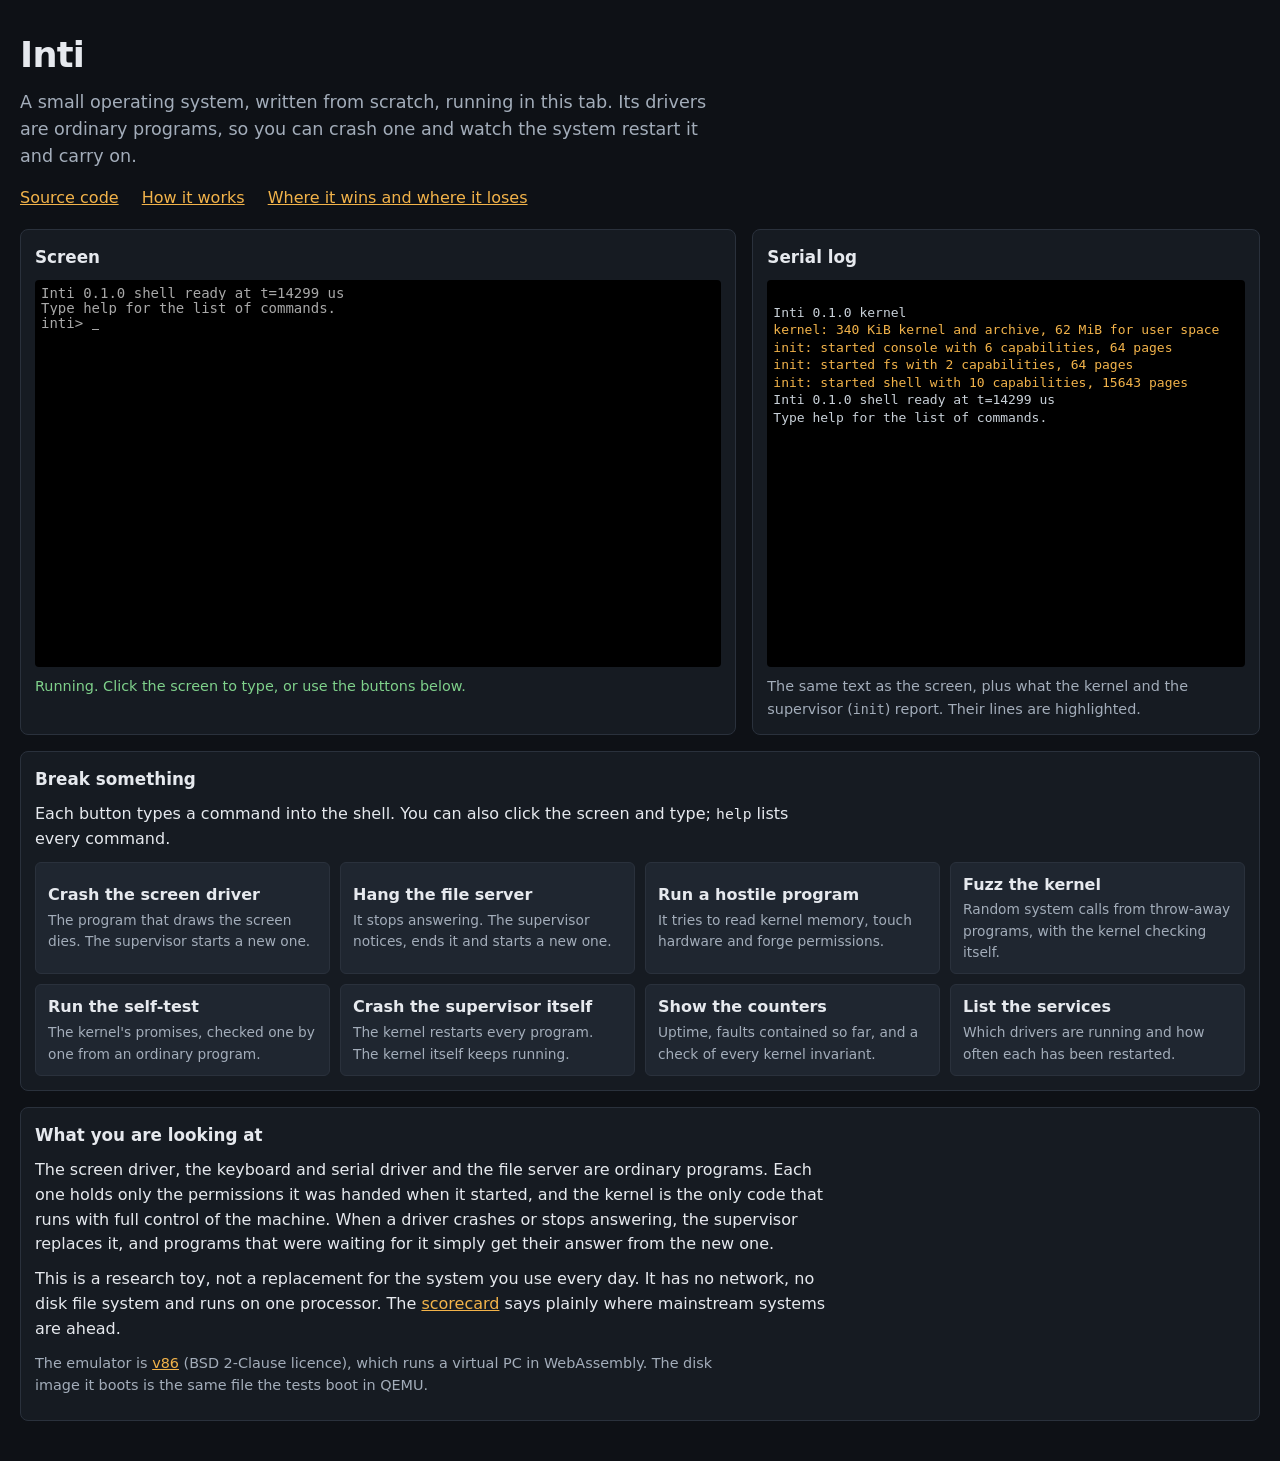
==== docs/index.html @ e6fc08bc "wip: round 1 kernel and ABI (revocation, delegation, quotas)" ====
<!doctype html>
<html lang="en">
<head>
<meta charset="utf-8">
<meta name="viewport" content="width=device-width, initial-scale=1">
<title>Inti: an operating system you can break on purpose</title>
<meta name="description" content="Inti is a small operating system written from scratch. It runs in this browser tab. Crash its drivers, run a hostile program, fuzz its kernel, and watch it carry on.">
<link rel="stylesheet" href="demo.css">
</head>
<body>
<header>
  <h1>Inti</h1>
  <p class="lead">A small operating system, written from scratch, running in this tab. Its drivers
  are ordinary programs, so you can crash one and watch the system restart it and carry on.</p>
  <p class="links">
    <a href="https://github.com/juw12/inti">Source code</a>
    <a href="https://github.com/juw12/inti/blob/main/docs/design.md">How it works</a>
    <a href="https://github.com/juw12/inti/blob/main/docs/scorecard.md">Where it wins and where it loses</a>
  </p>
</header>

<main>
  <section class="machine" aria-label="The running machine">
    <div class="panel">
      <h2>Screen</h2>
      <div id="screen" class="screen" tabindex="0" aria-label="Screen of the emulated computer">
        <div class="text"></div>
        <canvas></canvas>
      </div>
      <p id="status" class="status" role="status">Starting the emulator…</p>
    </div>
    <div class="panel">
      <h2>Serial log</h2>
      <pre id="serial" class="serial" aria-live="polite" aria-label="Serial log of the emulated computer"></pre>
      <p class="hint">The same text as the screen, plus what the kernel and the supervisor
      (<code>init</code>) report. Their lines are highlighted.</p>
    </div>
  </section>

  <section class="try" aria-label="Things to try">
    <h2>Break something</h2>
    <p>Each button types a command into the shell. You can also click the screen and type;
    <code>help</code> lists every command.</p>
    <div class="buttons">
      <button data-command="crash console" disabled>Crash the screen driver
        <span>The program that draws the screen dies. The supervisor starts a new one.</span></button>
      <button data-command="hang fs" disabled>Hang the file server
        <span>It stops answering. The supervisor notices, ends it and starts a new one.</span></button>
      <button data-command="rogue" disabled>Run a hostile program
        <span>It tries to read kernel memory, touch hardware and forge permissions.</span></button>
      <button data-command="fuzz 20000" disabled>Fuzz the kernel
        <span>Random system calls from throw-away programs, with the kernel checking itself.</span></button>
      <button data-command="selftest" disabled>Run the self-test
        <span>The kernel's promises, checked one by one from an ordinary program.</span></button>
      <button data-command="crash init" disabled>Crash the supervisor itself
        <span>The kernel restarts every program. The kernel itself keeps running.</span></button>
      <button data-command="uptime" disabled>Show the counters
        <span>Uptime, faults contained so far, and a check of every kernel invariant.</span></button>
      <button data-command="svc" disabled>List the services
        <span>Which drivers are running and how often each has been restarted.</span></button>
    </div>
  </section>

  <section class="notes" aria-label="What you are looking at">
    <h2>What you are looking at</h2>
    <p>The screen driver, the keyboard and serial driver and the file server are ordinary
    programs. Each one holds only the permissions it was handed when it started, and the kernel
    is the only code that runs with full control of the machine. When a driver crashes or
    stops answering, the supervisor replaces it, and programs that were waiting for it simply
    get their answer from the new one.</p>
    <p>This is a research toy, not a replacement for the system you use every day. It has no
    network, no disk file system and runs on one processor. The
    <a href="https://github.com/juw12/inti/blob/main/docs/scorecard.md">scorecard</a> says
    plainly where mainstream systems are ahead.</p>
    <p class="credit">The emulator is <a href="https://github.com/copy/v86">v86</a>
    (BSD 2-Clause licence), which runs a virtual PC in WebAssembly. The disk image it boots is
    the same file the tests boot in QEMU.</p>
  </section>
</main>

<script src="v86/libv86.js"></script>
<script src="demo.js"></script>
</body>
</html>
---- docs/demo.css ----
:root {
  color-scheme: dark;
  --ground: #0e1116;
  --panel: #161b22;
  --line: #2a313c;
  --ink: #e6e9ee;
  --soft: #a3adba;
  --accent: #f2b34a;
  --good: #7fd18b;
}

* {
  box-sizing: border-box;
}

body {
  margin: 0;
  background: var(--ground);
  color: var(--ink);
  font: 16px/1.55 system-ui, -apple-system, "Segoe UI", Roboto, sans-serif;
}

header,
main {
  max-width: 1500px;
  margin: 0 auto;
  padding: 0 20px;
}

header {
  padding-top: 28px;
}

h1 {
  margin: 0;
  font-size: 2.2rem;
  letter-spacing: -0.02em;
}

h2 {
  margin: 0 0 10px;
  font-size: 1.05rem;
}

.lead {
  max-width: 62ch;
  margin: 6px 0 10px;
  font-size: 1.1rem;
  color: var(--soft);
}

a {
  color: var(--accent);
}

.links a {
  margin-right: 18px;
}

a:focus-visible,
button:focus-visible,
.screen:focus-visible {
  outline: 2px solid var(--accent);
  outline-offset: 2px;
}

.machine {
  display: grid;
  grid-template-columns: minmax(0, auto) minmax(280px, 1fr);
  gap: 16px;
  margin-top: 18px;
}

.panel,
.try,
.notes {
  background: var(--panel);
  border: 1px solid var(--line);
  border-radius: 8px;
  padding: 14px;
}

.screen {
  overflow-x: auto;
  background: #000;
  border-radius: 4px;
  padding: 6px;
}

.screen .text {
  white-space: pre;
  font: 14px/15px Consolas, "DejaVu Sans Mono", "Liberation Mono", monospace;
}

.screen canvas {
  display: none;
}

.status,
.hint {
  margin: 8px 0 0;
  font-size: 0.9rem;
  color: var(--soft);
}

.status.ready {
  color: var(--good);
}

.serial {
  height: 387px;
  margin: 0;
  overflow: auto;
  background: #000;
  border-radius: 4px;
  padding: 6px;
  font: 13px/1.35 Consolas, "DejaVu Sans Mono", "Liberation Mono", monospace;
  white-space: pre-wrap;
  overflow-wrap: anywhere;
  color: #c9d1d9;
}

.serial .report {
  color: var(--accent);
}

.try,
.notes {
  margin-top: 16px;
}

.try p,
.notes p {
  max-width: 78ch;
  margin: 0 0 10px;
}

.buttons {
  display: grid;
  grid-template-columns: repeat(auto-fill, minmax(250px, 1fr));
  gap: 10px;
}

button {
  padding: 10px 12px;
  text-align: left;
  font: inherit;
  font-weight: 600;
  color: var(--ink);
  background: #1f2630;
  border: 1px solid var(--line);
  border-radius: 6px;
  cursor: pointer;
}

button span {
  display: block;
  margin-top: 2px;
  font-size: 0.86rem;
  font-weight: 400;
  color: var(--soft);
}

button:hover:not(:disabled) {
  border-color: var(--accent);
}

button:disabled {
  opacity: 0.5;
  cursor: default;
}

code {
  font-family: Consolas, "DejaVu Sans Mono", "Liberation Mono", monospace;
  font-size: 0.92em;
}

.credit {
  font-size: 0.9rem;
  color: var(--soft);
}

main {
  padding-bottom: 40px;
}

@media (max-width: 1100px) {
  .machine {
    grid-template-columns: minmax(0, 1fr);
  }

  .serial {
    height: 240px;
  }
}
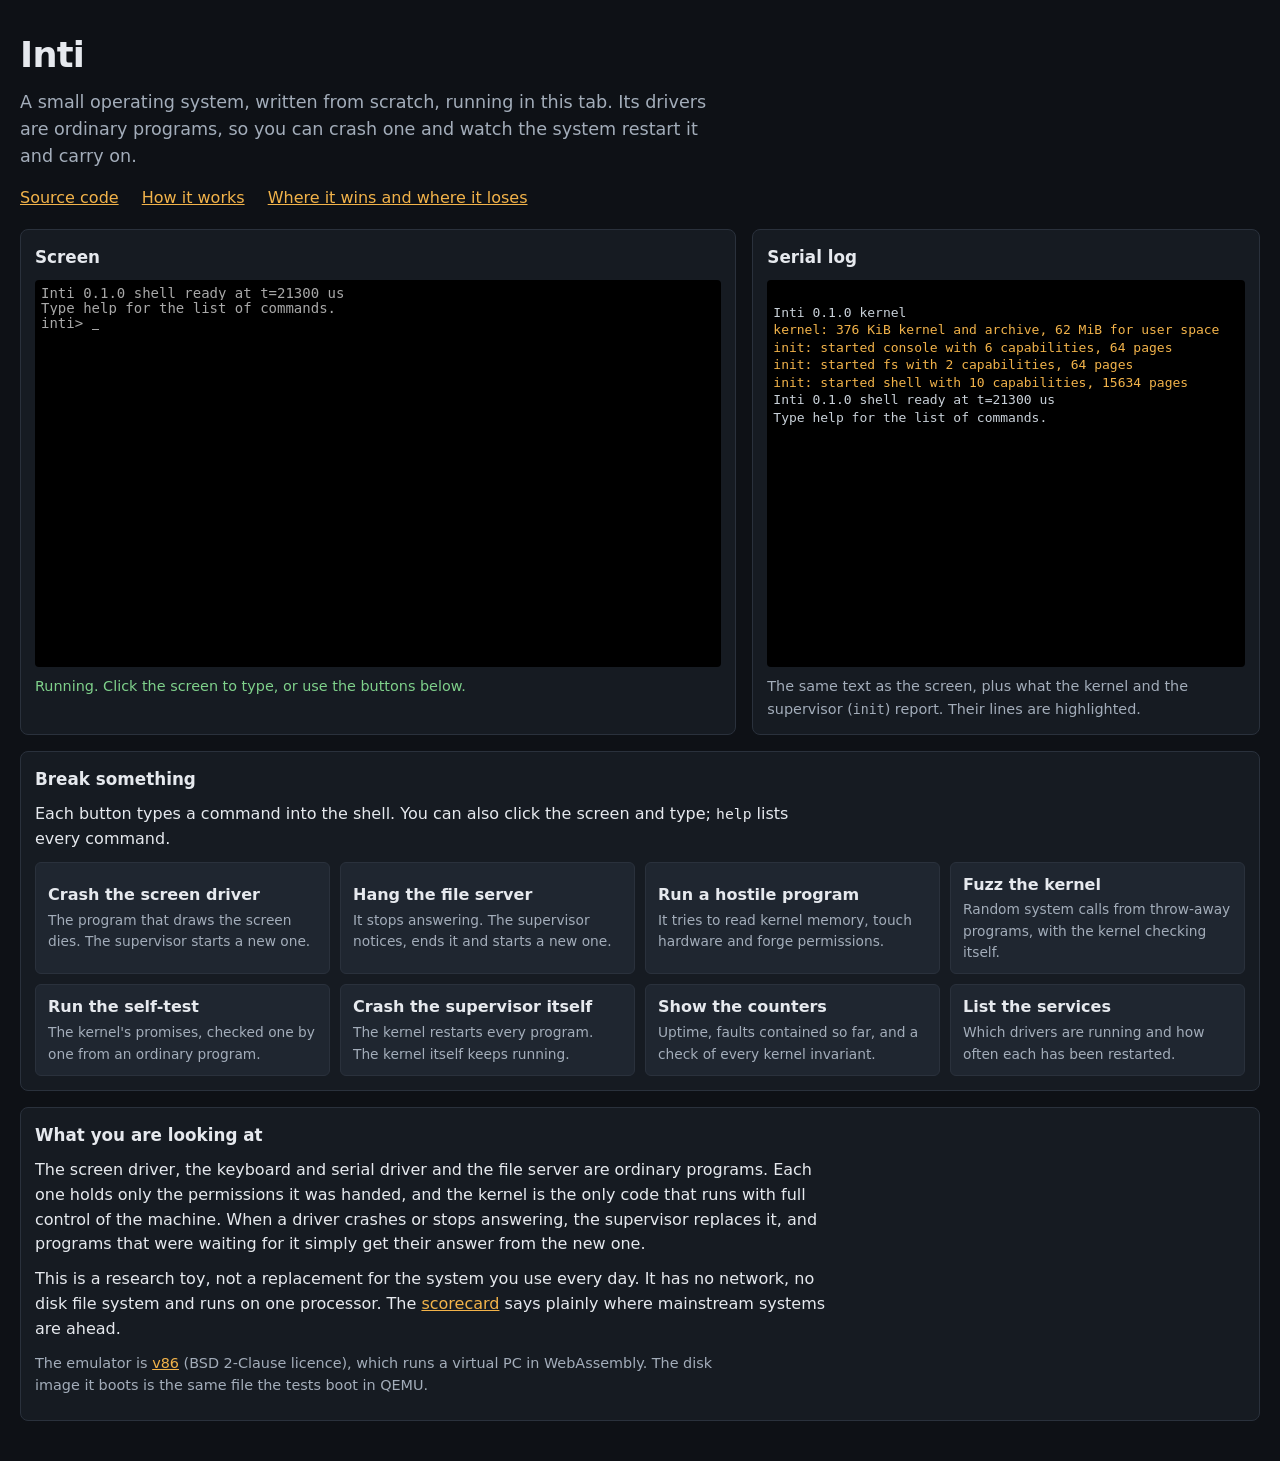
==== commit f5356d64: "round 1: documents describe revocation, delegation and quotas; full gates run 9/9" ====
--- a/docs/index.html
+++ b/docs/index.html
@@ -64,7 +64,7 @@
   <section class="notes" aria-label="What you are looking at">
     <h2>What you are looking at</h2>
     <p>The screen driver, the keyboard and serial driver and the file server are ordinary
-    programs. Each one holds only the permissions it was handed when it started, and the kernel
+    programs. Each one holds only the permissions it was handed, and the kernel
     is the only code that runs with full control of the machine. When a driver crashes or
     stops answering, the supervisor replaces it, and programs that were waiting for it simply
     get their answer from the new one.</p>
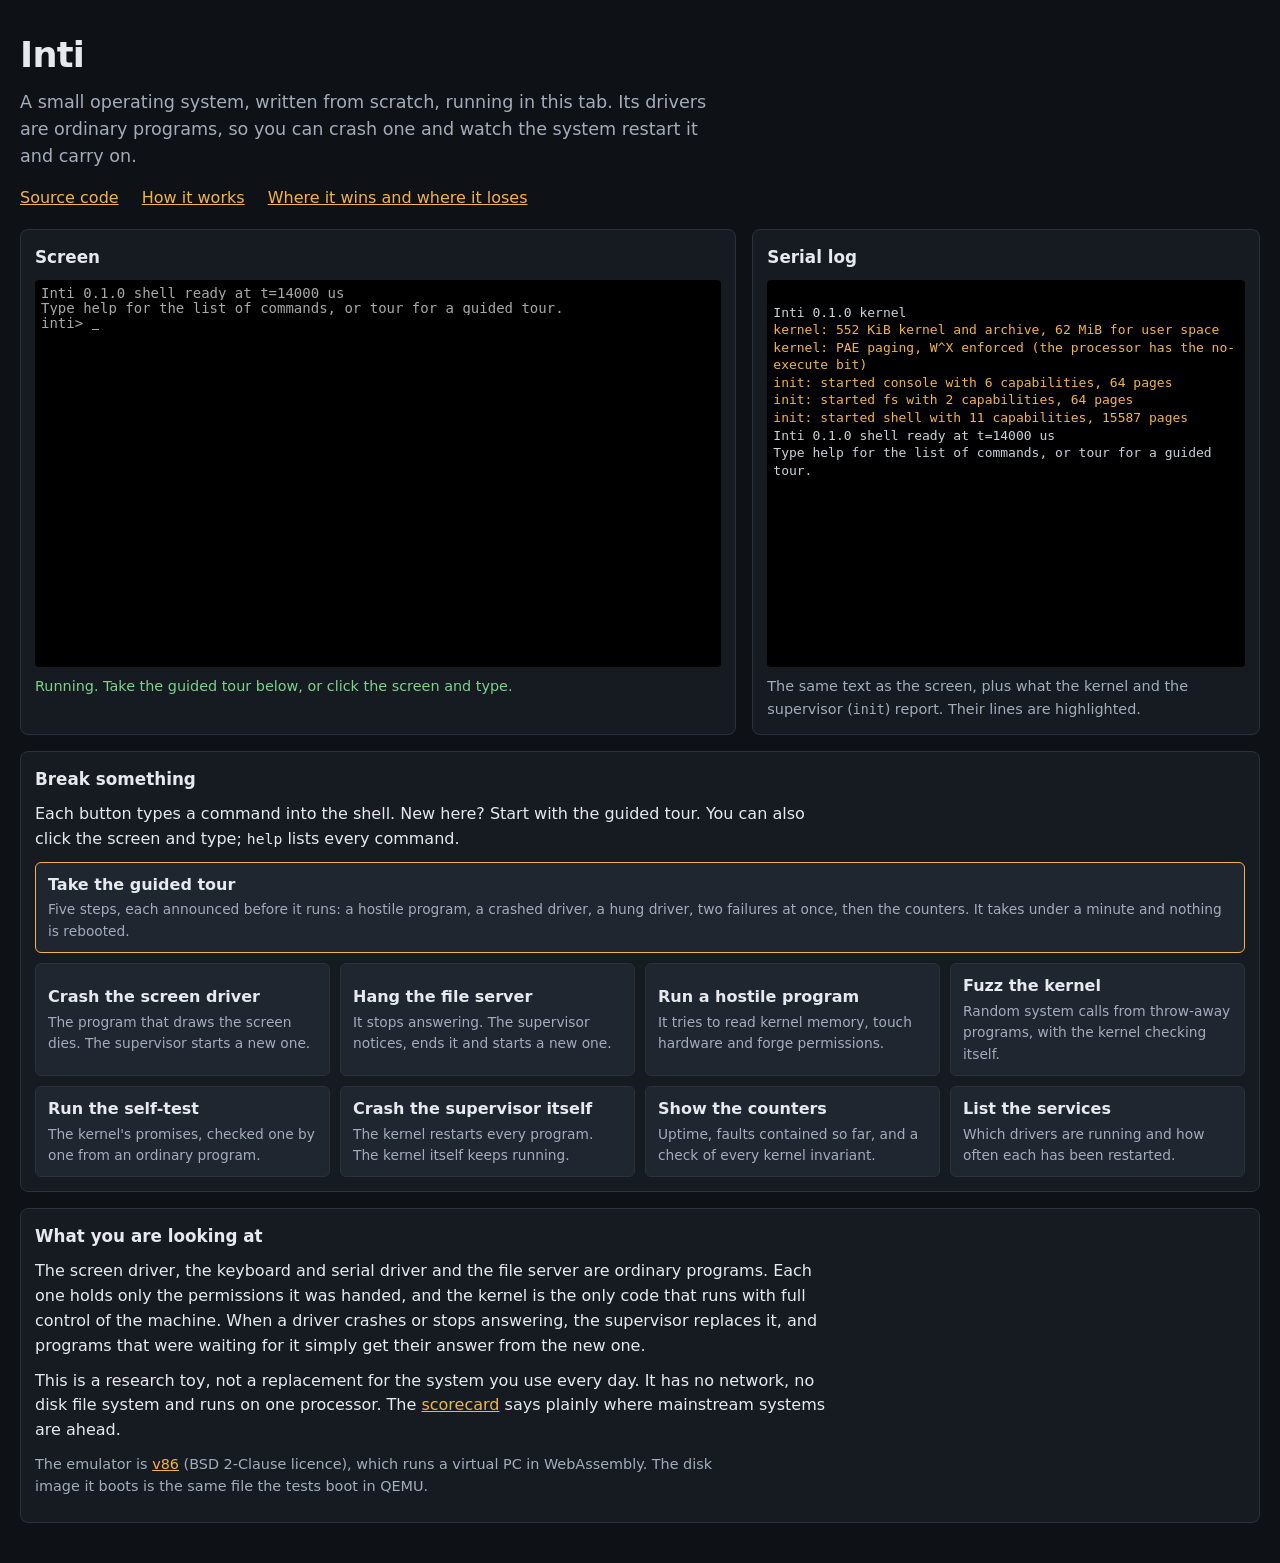
==== commit 35baaa6c: "Round 2 candidate: W^X through PAE paging and NX, failure-path tests, double-failure evidence, guide" ====
--- a/docs/index.html
+++ b/docs/index.html
@@ -39,9 +39,13 @@
 
   <section class="try" aria-label="Things to try">
     <h2>Break something</h2>
-    <p>Each button types a command into the shell. You can also click the screen and type;
-    <code>help</code> lists every command.</p>
+    <p>Each button types a command into the shell. New here? Start with the guided tour.
+    You can also click the screen and type; <code>help</code> lists every command.</p>
     <div class="buttons">
+      <button class="tour" data-command="tour" disabled>Take the guided tour
+        <span>Five steps, each announced before it runs: a hostile program, a crashed driver,
+        a hung driver, two failures at once, then the counters. It takes under a minute and
+        nothing is rebooted.</span></button>
       <button data-command="crash console" disabled>Crash the screen driver
         <span>The program that draws the screen dies. The supervisor starts a new one.</span></button>
       <button data-command="hang fs" disabled>Hang the file server
--- a/docs/demo.css
+++ b/docs/demo.css
@@ -170,6 +170,11 @@
   cursor: default;
 }
 
+button.tour {
+  grid-column: 1 / -1;
+  border-color: var(--accent);
+}
+
 code {
   font-family: Consolas, "DejaVu Sans Mono", "Liberation Mono", monospace;
   font-size: 0.92em;
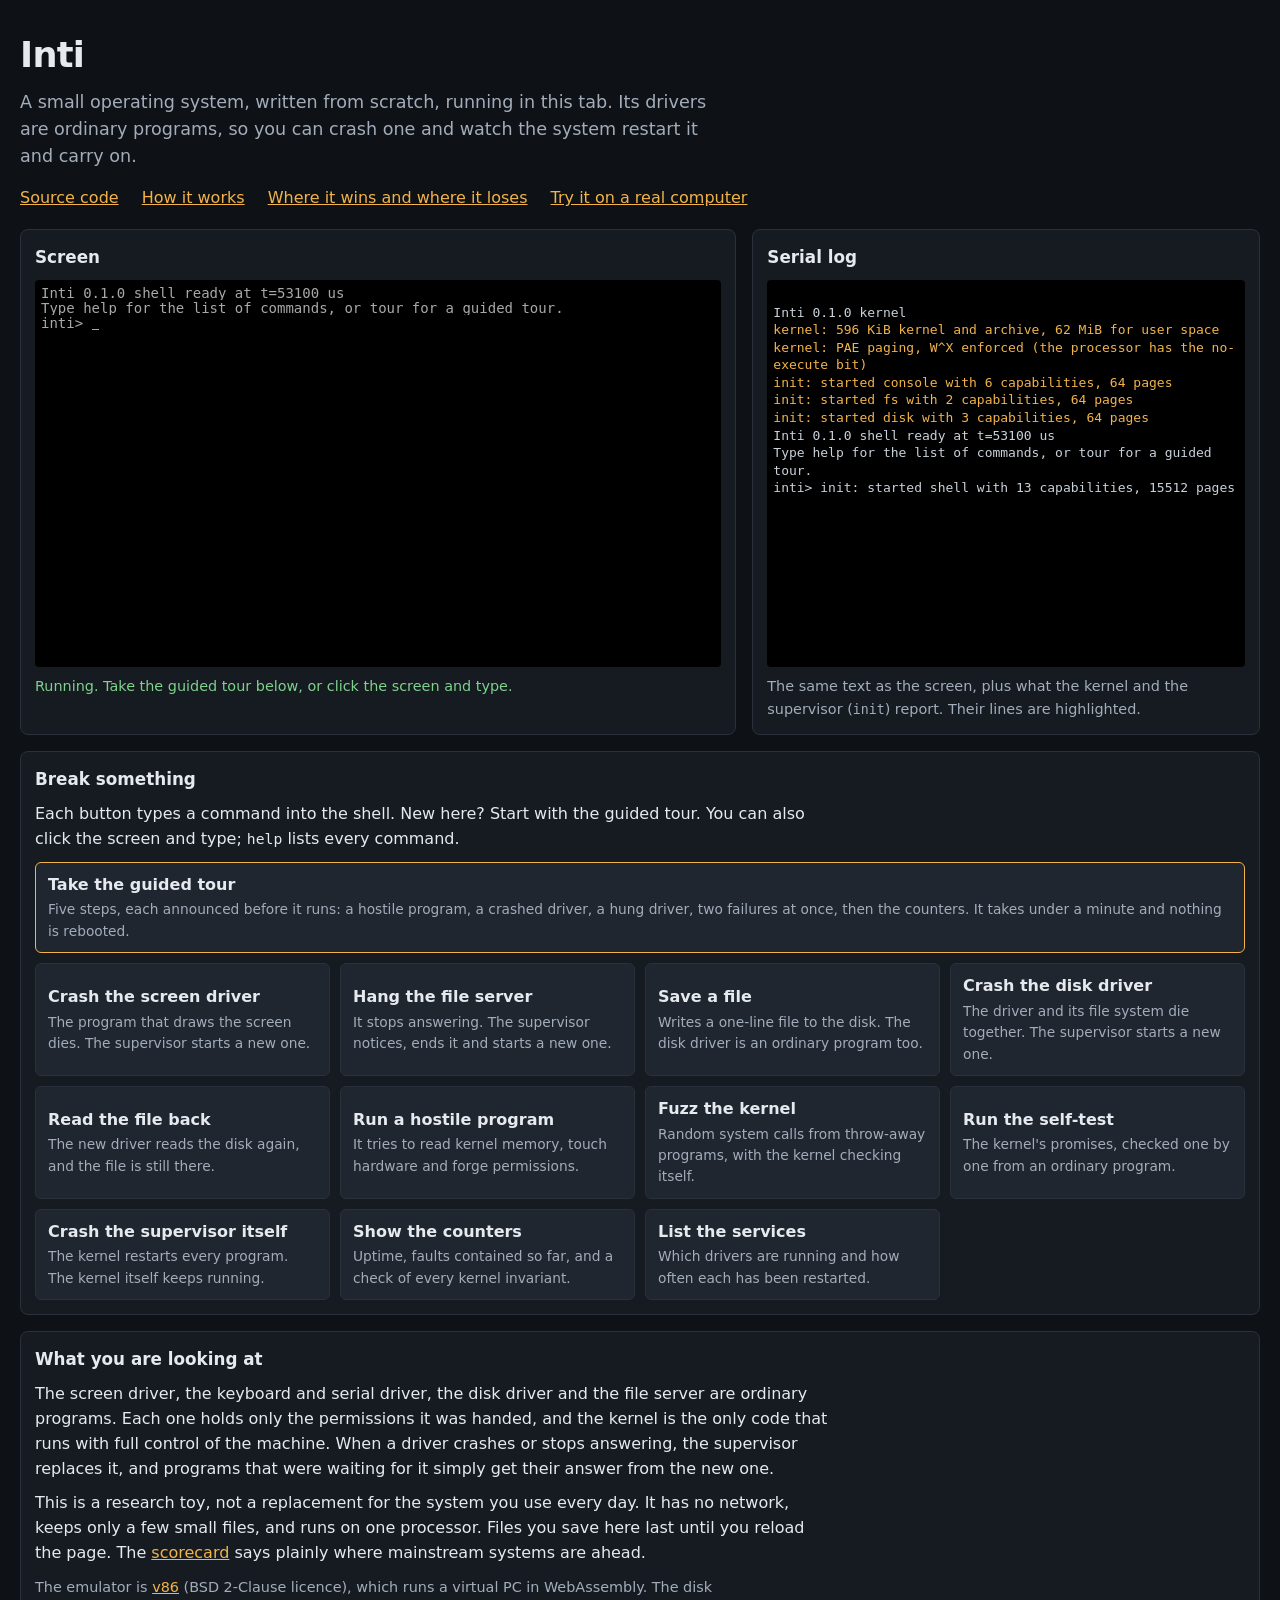
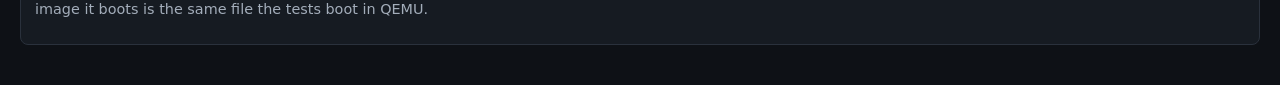
==== commit c8158c41: "Product round 1: files that survive a restart, a machine matrix, three new pages A disk server in us" ====
--- a/docs/index.html
+++ b/docs/index.html
@@ -16,6 +16,7 @@
     <a href="https://github.com/juw12/inti">Source code</a>
     <a href="https://github.com/juw12/inti/blob/main/docs/design.md">How it works</a>
     <a href="https://github.com/juw12/inti/blob/main/docs/scorecard.md">Where it wins and where it loses</a>
+    <a href="https://github.com/juw12/inti/blob/main/docs/hardware.md">Try it on a real computer</a>
   </p>
 </header>
 
@@ -50,6 +51,12 @@
         <span>The program that draws the screen dies. The supervisor starts a new one.</span></button>
       <button data-command="hang fs" disabled>Hang the file server
         <span>It stops answering. The supervisor notices, ends it and starts a new one.</span></button>
+      <button data-command="write note.txt kept" disabled>Save a file
+        <span>Writes a one-line file to the disk. The disk driver is an ordinary program too.</span></button>
+      <button data-command="crash disk" disabled>Crash the disk driver
+        <span>The driver and its file system die together. The supervisor starts a new one.</span></button>
+      <button data-command="cat note.txt" disabled>Read the file back
+        <span>The new driver reads the disk again, and the file is still there.</span></button>
       <button data-command="rogue" disabled>Run a hostile program
         <span>It tries to read kernel memory, touch hardware and forge permissions.</span></button>
       <button data-command="fuzz 20000" disabled>Fuzz the kernel
@@ -67,13 +74,14 @@
 
   <section class="notes" aria-label="What you are looking at">
     <h2>What you are looking at</h2>
-    <p>The screen driver, the keyboard and serial driver and the file server are ordinary
-    programs. Each one holds only the permissions it was handed, and the kernel
+    <p>The screen driver, the keyboard and serial driver, the disk driver and the file server
+    are ordinary programs. Each one holds only the permissions it was handed, and the kernel
     is the only code that runs with full control of the machine. When a driver crashes or
     stops answering, the supervisor replaces it, and programs that were waiting for it simply
     get their answer from the new one.</p>
     <p>This is a research toy, not a replacement for the system you use every day. It has no
-    network, no disk file system and runs on one processor. The
+    network, keeps only a few small files, and runs on one processor. Files you save here
+    last until you reload the page. The
     <a href="https://github.com/juw12/inti/blob/main/docs/scorecard.md">scorecard</a> says
     plainly where mainstream systems are ahead.</p>
     <p class="credit">The emulator is <a href="https://github.com/copy/v86">v86</a>
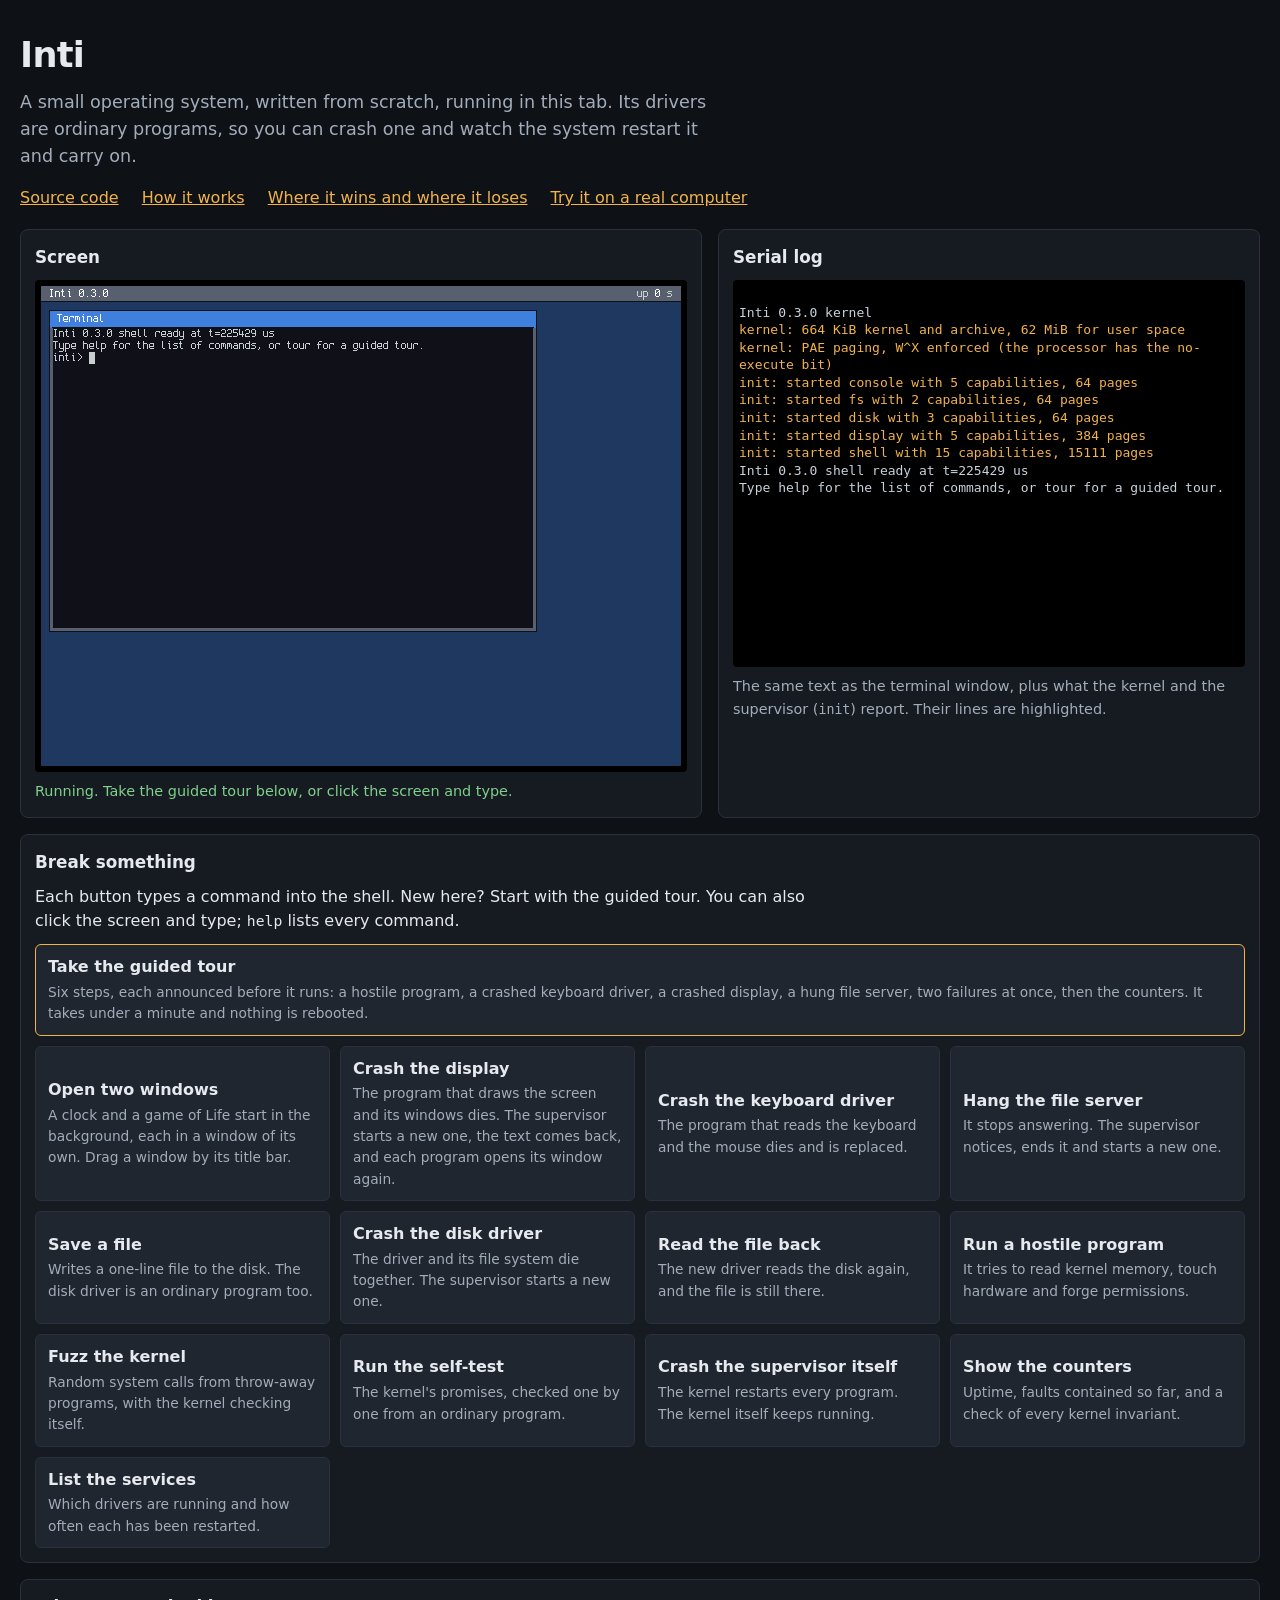
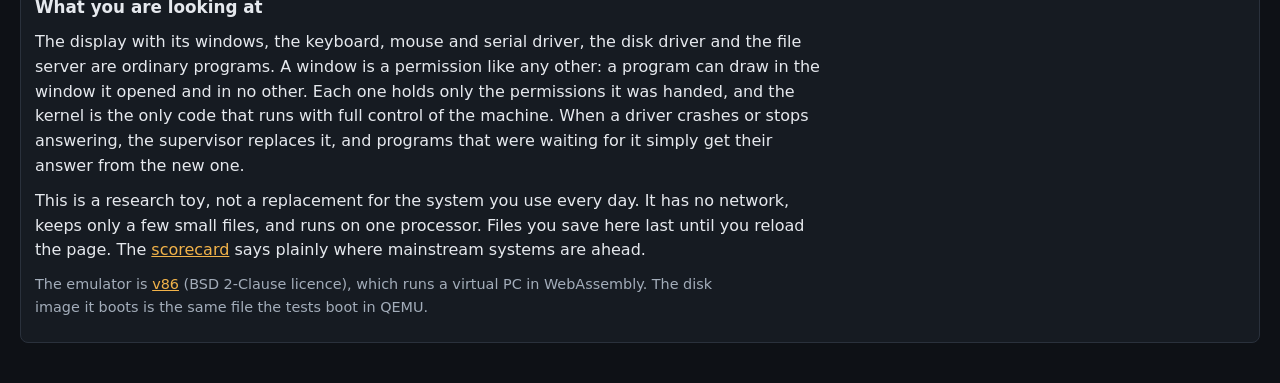
==== commit 7e208f6b: "Round 3 (work in progress): a display server with windows, a mouse, background programs Not yet rele" ====
--- a/docs/index.html
+++ b/docs/index.html
@@ -33,7 +33,7 @@
     <div class="panel">
       <h2>Serial log</h2>
       <pre id="serial" class="serial" aria-live="polite" aria-label="Serial log of the emulated computer"></pre>
-      <p class="hint">The same text as the screen, plus what the kernel and the supervisor
+      <p class="hint">The same text as the terminal window, plus what the kernel and the supervisor
       (<code>init</code>) report. Their lines are highlighted.</p>
     </div>
   </section>
@@ -44,11 +44,17 @@
     You can also click the screen and type; <code>help</code> lists every command.</p>
     <div class="buttons">
       <button class="tour" data-command="tour" disabled>Take the guided tour
-        <span>Five steps, each announced before it runs: a hostile program, a crashed driver,
-        a hung driver, two failures at once, then the counters. It takes under a minute and
-        nothing is rebooted.</span></button>
-      <button data-command="crash console" disabled>Crash the screen driver
-        <span>The program that draws the screen dies. The supervisor starts a new one.</span></button>
+        <span>Six steps, each announced before it runs: a hostile program, a crashed keyboard
+        driver, a crashed display, a hung file server, two failures at once, then the
+        counters. It takes under a minute and nothing is rebooted.</span></button>
+      <button data-command="desktop" disabled>Open two windows
+        <span>A clock and a game of Life start in the background, each in a window of its own.
+        Drag a window by its title bar.</span></button>
+      <button data-command="crash display" disabled>Crash the display
+        <span>The program that draws the screen and its windows dies. The supervisor starts a
+        new one, the text comes back, and each program opens its window again.</span></button>
+      <button data-command="crash console" disabled>Crash the keyboard driver
+        <span>The program that reads the keyboard and the mouse dies and is replaced.</span></button>
       <button data-command="hang fs" disabled>Hang the file server
         <span>It stops answering. The supervisor notices, ends it and starts a new one.</span></button>
       <button data-command="write note.txt kept" disabled>Save a file
@@ -74,8 +80,9 @@
 
   <section class="notes" aria-label="What you are looking at">
     <h2>What you are looking at</h2>
-    <p>The screen driver, the keyboard and serial driver, the disk driver and the file server
-    are ordinary programs. Each one holds only the permissions it was handed, and the kernel
+    <p>The display with its windows, the keyboard, mouse and serial driver, the disk driver
+    and the file server are ordinary programs. A window is a permission like any other: a
+    program can draw in the window it opened and in no other. Each one holds only the permissions it was handed, and the kernel
     is the only code that runs with full control of the machine. When a driver crashes or
     stops answering, the supervisor replaces it, and programs that were waiting for it simply
     get their answer from the new one.</p>
--- a/docs/demo.css
+++ b/docs/demo.css
@@ -94,6 +94,10 @@
 
 .screen canvas {
   display: none;
+  image-rendering: pixelated;
+  width: min(100%, 1280px) !important;
+  height: auto !important;
+  aspect-ratio: 4 / 3;
 }
 
 .status,
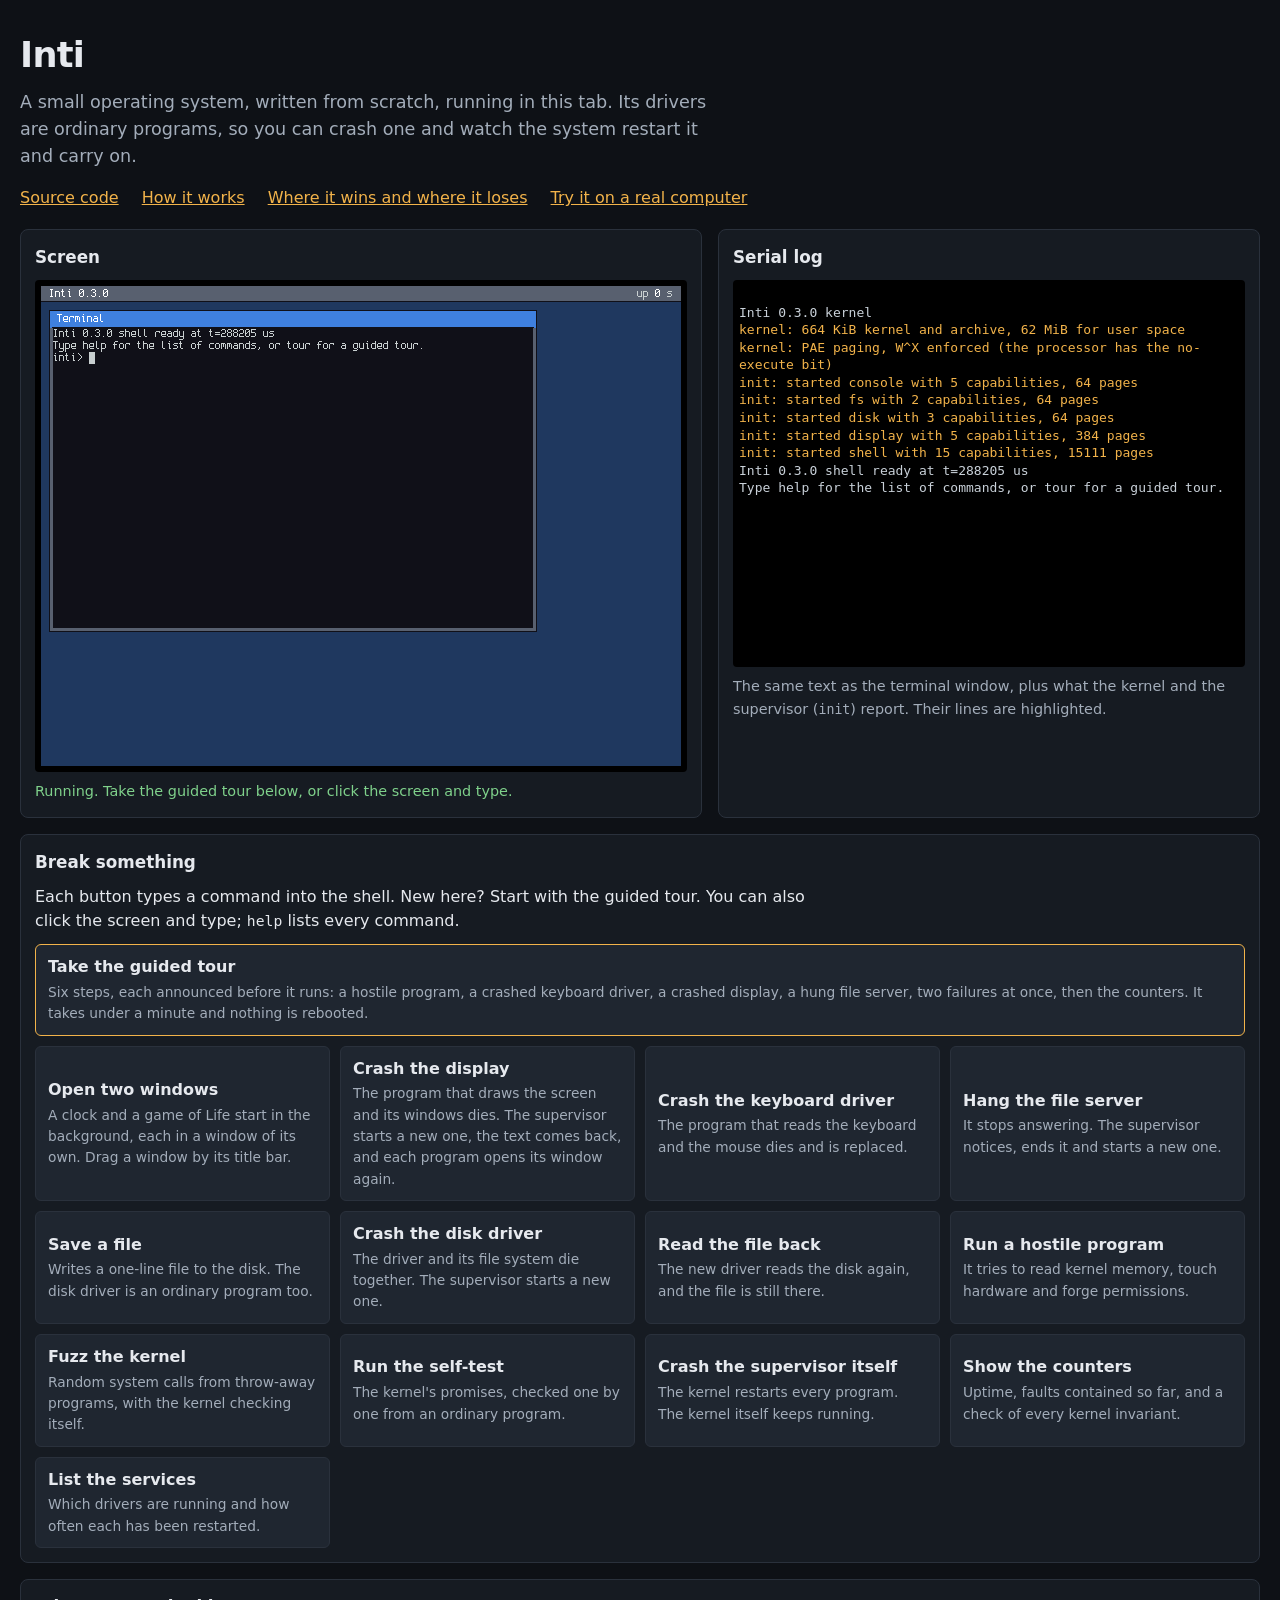
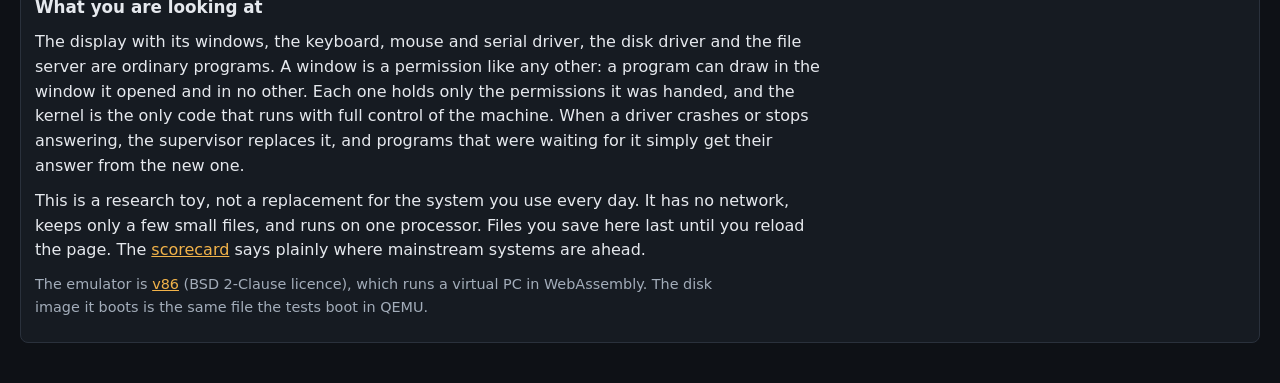
==== commit e6f1b346: "Inti on a phone's home screen: a web manifest and icons (the first letter of its name in the page's " ====
--- a/docs/index.html
+++ b/docs/index.html
@@ -4,6 +4,12 @@
 <meta charset="utf-8">
 <meta name="viewport" content="width=device-width, initial-scale=1">
 <title>Inti: an operating system you can break on purpose</title>
+<link rel="manifest" href="manifest.webmanifest">
+<link rel="apple-touch-icon" href="icons/apple-touch-icon.png">
+<link rel="icon" type="image/png" href="icons/icon-192.png">
+<meta name="theme-color" content="#0e1116">
+<meta name="apple-mobile-web-app-capable" content="yes">
+<meta name="mobile-web-app-capable" content="yes">
 <meta name="description" content="Inti is a small operating system written from scratch. It runs in this browser tab. Crash its drivers, run a hostile program, fuzz its kernel, and watch it carry on.">
 <link rel="stylesheet" href="demo.css">
 </head>
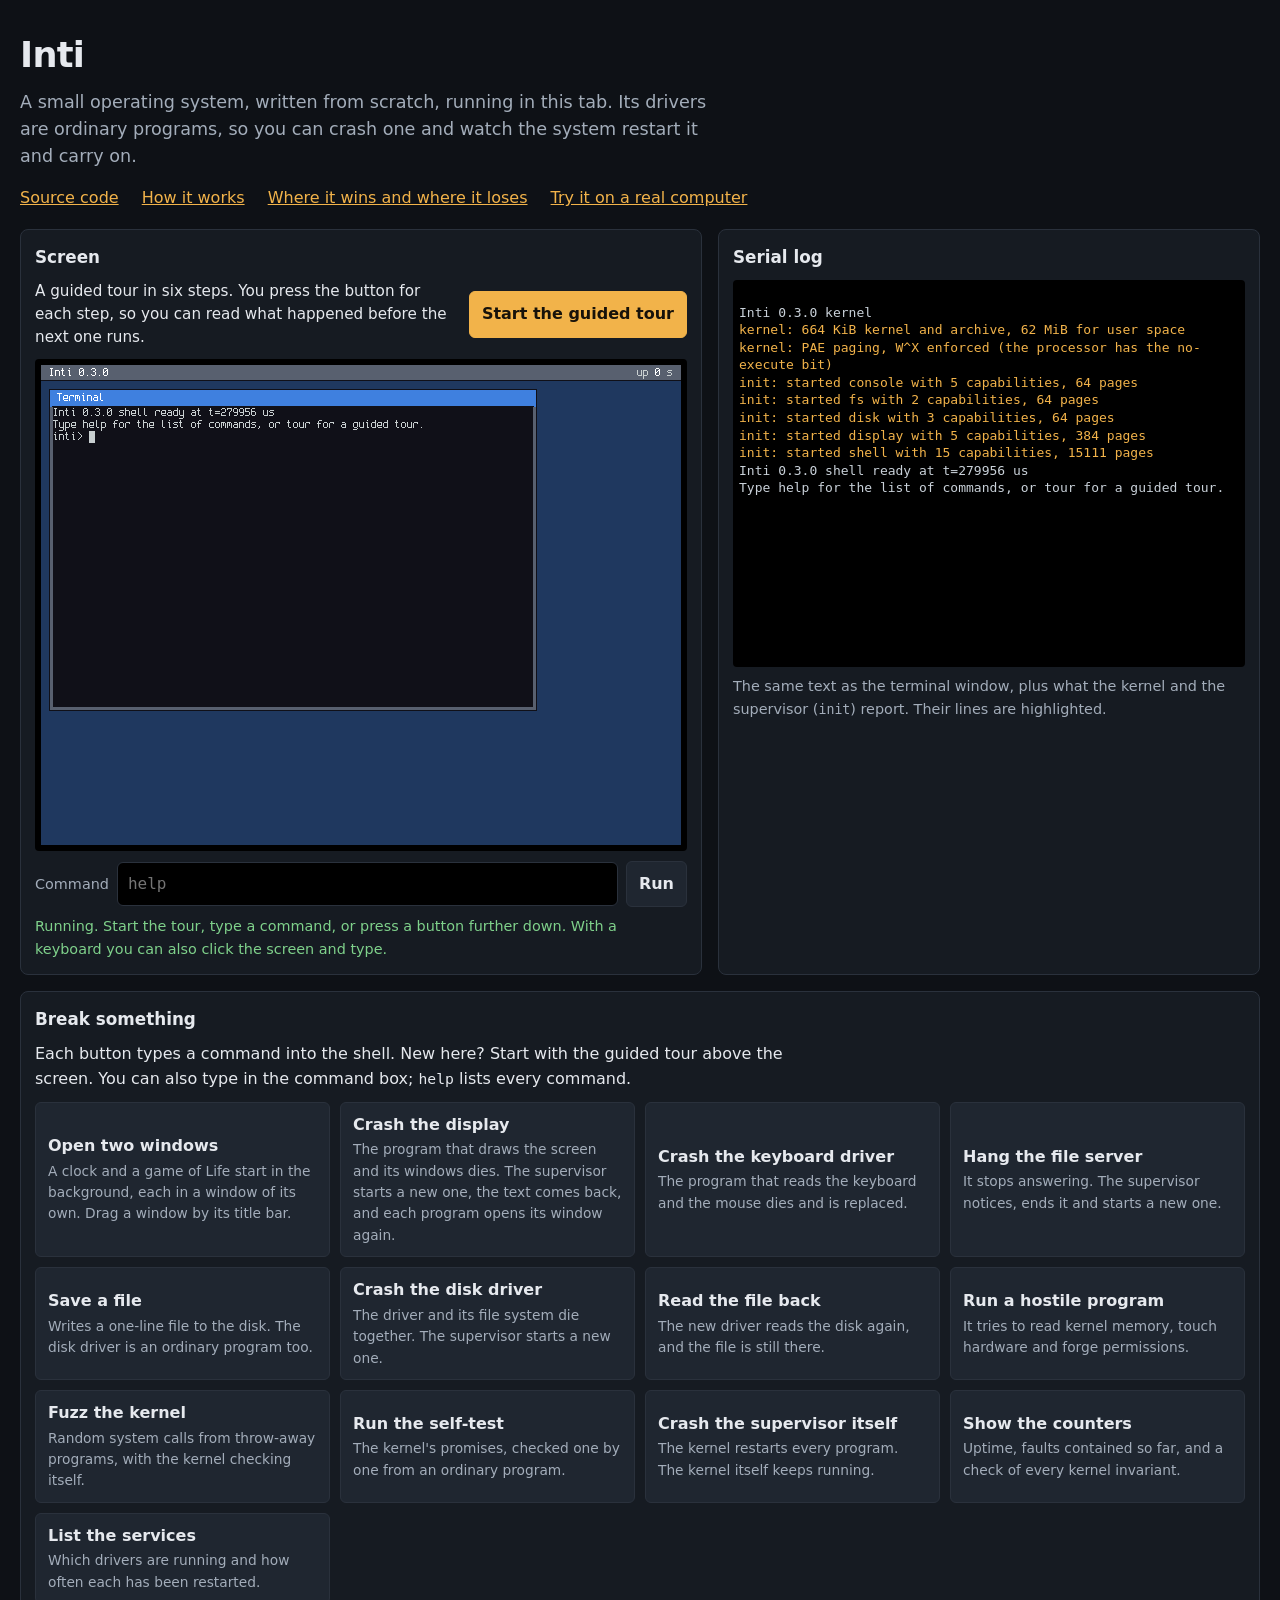
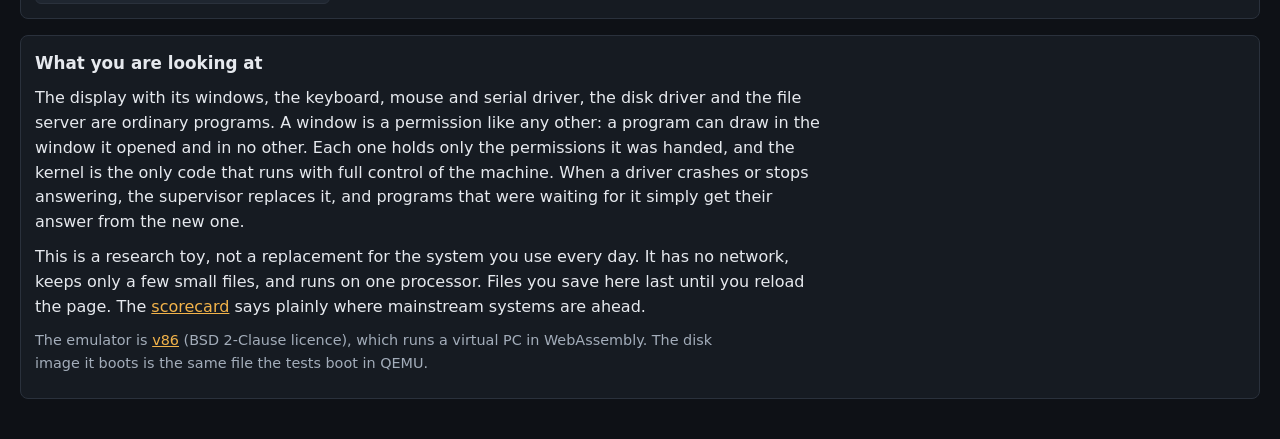
==== commit d4d152f1: "Demo page: a tour you press through step by step, and a command box that works on a phone The tour b" ====
--- a/docs/index.html
+++ b/docs/index.html
@@ -30,10 +30,21 @@
   <section class="machine" aria-label="The running machine">
     <div class="panel">
       <h2>Screen</h2>
+      <div class="guide">
+        <p id="caption" class="caption" role="status">A guided tour in six steps. You press the
+        button for each step, so you can read what happened before the next one runs.</p>
+        <button id="next" class="next" type="button" disabled>Start the guided tour</button>
+      </div>
       <div id="screen" class="screen" tabindex="0" aria-label="Screen of the emulated computer">
         <div class="text"></div>
         <canvas></canvas>
       </div>
+      <form id="typed" class="typed">
+        <label for="line">Command</label>
+        <input id="line" name="line" type="text" placeholder="help" autocomplete="off"
+          autocapitalize="none" autocorrect="off" spellcheck="false" enterkeyhint="send" disabled>
+        <button type="submit" disabled>Run</button>
+      </form>
       <p id="status" class="status" role="status">Starting the emulator…</p>
     </div>
     <div class="panel">
@@ -46,13 +57,9 @@
 
   <section class="try" aria-label="Things to try">
     <h2>Break something</h2>
-    <p>Each button types a command into the shell. New here? Start with the guided tour.
-    You can also click the screen and type; <code>help</code> lists every command.</p>
+    <p>Each button types a command into the shell. New here? Start with the guided tour above
+    the screen. You can also type in the command box; <code>help</code> lists every command.</p>
     <div class="buttons">
-      <button class="tour" data-command="tour" disabled>Take the guided tour
-        <span>Six steps, each announced before it runs: a hostile program, a crashed keyboard
-        driver, a crashed display, a hung file server, two failures at once, then the
-        counters. It takes under a minute and nothing is rebooted.</span></button>
       <button data-command="desktop" disabled>Open two windows
         <span>A clock and a game of Life start in the background, each in a window of its own.
         Drag a window by its title bar.</span></button>
--- a/docs/demo.css
+++ b/docs/demo.css
@@ -174,9 +174,76 @@
   cursor: default;
 }
 
-button.tour {
-  grid-column: 1 / -1;
+/* The text around the screen must not make its panel wider than the screen itself. */
+.guide,
+.typed,
+.status {
+  width: 0;
+  min-width: 100%;
+}
+
+.guide {
+  display: flex;
+  align-items: center;
+  gap: 14px;
+  margin-bottom: 10px;
+}
+
+.caption {
+  flex: 1;
+  min-height: 4.5em;
+  margin: 0;
+  font-size: 0.95rem;
+  line-height: 1.5;
+}
+
+.caption b {
+  color: var(--accent);
+}
+
+button.next {
+  flex: none;
+  max-width: 15em;
+  color: #17120a;
+  background: var(--accent);
   border-color: var(--accent);
+}
+
+button.next:hover:not(:disabled) {
+  background: #ffc766;
+}
+
+.typed {
+  display: flex;
+  align-items: center;
+  gap: 8px;
+  margin-top: 10px;
+}
+
+.typed label {
+  font-size: 0.9rem;
+  color: var(--soft);
+}
+
+.typed input {
+  flex: 1;
+  min-width: 0;
+  min-height: 44px;
+  padding: 8px 10px;
+  font: 16px/1.3 Consolas, "DejaVu Sans Mono", "Liberation Mono", monospace;
+  color: var(--ink);
+  background: #000;
+  border: 1px solid var(--line);
+  border-radius: 6px;
+}
+
+.typed input:focus-visible {
+  outline: 2px solid var(--accent);
+  outline-offset: 2px;
+}
+
+.typed button {
+  min-height: 44px;
 }
 
 code {
@@ -202,3 +269,25 @@
     height: 240px;
   }
 }
+
+@media (max-width: 620px) {
+  .guide {
+    flex-direction: column;
+    align-items: stretch;
+  }
+
+  .caption {
+    min-height: 6em;
+  }
+
+  button.next {
+    max-width: none;
+    min-height: 44px;
+  }
+}
+
+@media (prefers-reduced-motion: reduce) {
+  html {
+    scroll-behavior: auto;
+  }
+}
